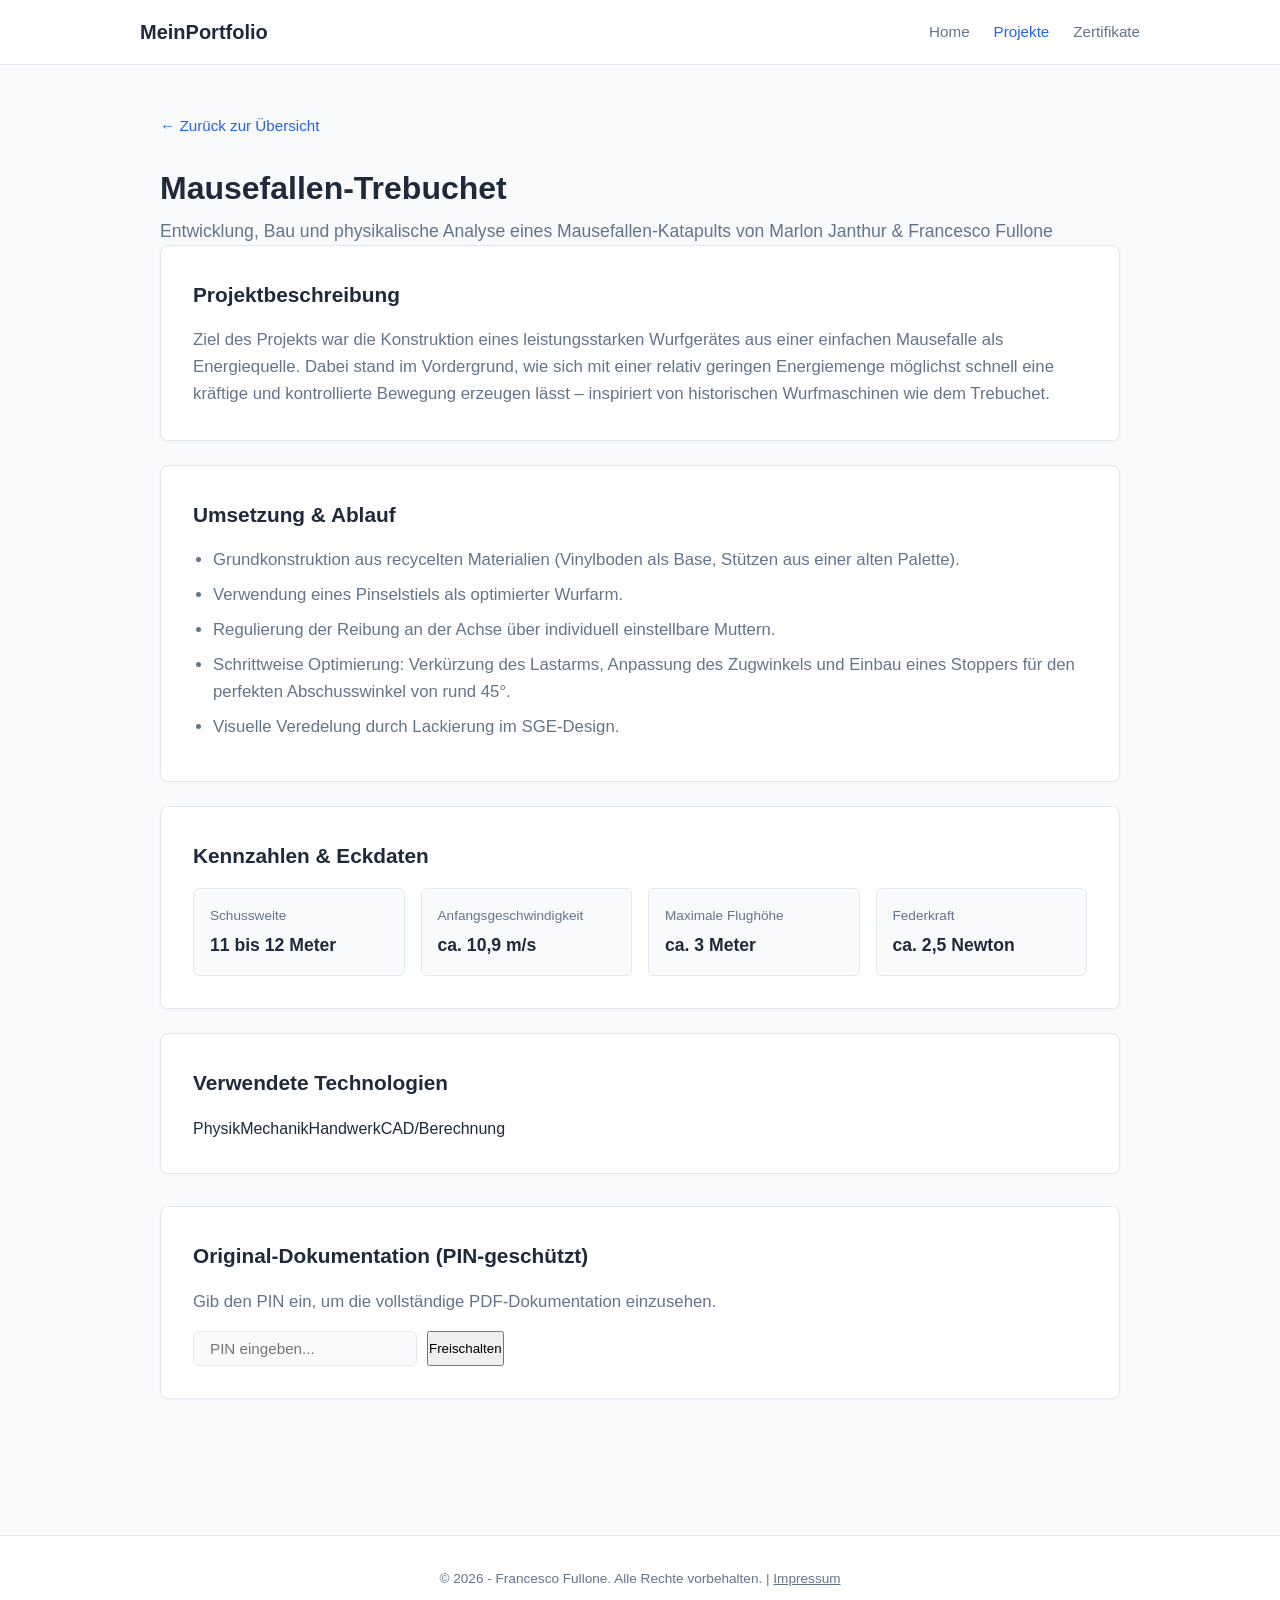
==== projekt-detail.html @ e6d20d78 "Refactor checkProjectPin function and button call" ====
<!DOCTYPE html>
<html lang="de">
<head>
    <meta charset="UTF-8">
    <meta name="viewport" content="width=device-width, initial-scale=1.0">
    <title>Projektdetails</title>
    <link rel="stylesheet" href="css/style.css">
</head>
<body>

    <div id="header-plugin"></div>

    <main class="container" id="detail-content">
        <!-- Wird automatisch per JavaScript befüllt -->
    </main>

    <div id="footer-plugin"></div>

    <script src="js/main.js"></script>
    <script>
    // Projektdatenbank emulieren
    const alleDetails = {
        1: {
            titel: "Mausefallen-Trebuchet",
            untertitel: "Entwicklung, Bau und physikalische Analyse eines Mausefallen-Katapults von Marlon Janthur & Francesco Fullone",
            beschreibung: "Ziel des Projekts war die Konstruktion eines leistungsstarken Wurfgerätes aus einer einfachen Mausefalle als Energiequelle. Dabei stand im Vordergrund, wie sich mit einer relativ geringen Energiemenge möglichst schnell eine kräftige und kontrollierte Bewegung erzeugen lässt – inspiriert von historischen Wurfmaschinen wie dem Trebuchet.",
            bauvorgang: [
                "Grundkonstruktion aus recycelten Materialien (Vinylboden als Base, Stützen aus einer alten Palette).",
                "Verwendung eines Pinselstiels als optimierter Wurfarm.",
                "Regulierung der Reibung an der Achse über individuell einstellbare Muttern.",
                "Schrittweise Optimierung: Verkürzung des Lastarms, Anpassung des Zugwinkels und Einbau eines Stoppers für den perfekten Abschusswinkel von rund 45°.",
                "Visuelle Veredelung durch Lackierung im SGE-Design."
            ],
            technologien: ["Physik", "Mechanik", "Handwerk", "CAD/Berechnung"],
            kennzahlen: {
                "Schussweite": "11 bis 12 Meter",
                "Anfangsgeschwindigkeit": "ca. 10,9 m/s",
                "Maximale Flughöhe": "ca. 3 Meter",
                "Federkraft": "ca. 2,5 Newton"
            },
            pdf_datei: "documents/katapult-dokumentation.pdf"
        },
        2: {
            titel: "Bewerbungs-Portfolio (Diese Website)",
            untertitel: "Modulare Webanwendung zur professionellen Selbstpräsentation",
            beschreibung: "Dieses Portfolio wurde von Grund auf selbst entwickelt, um technisches Know-how in der Webentwicklung direkt praktisch unter Beweis zu stellen. Es verzichtet bewusst auf schwere Frameworks, um sauberes, performantes Handwerk zu zeigen.",
            bauvorgang: [
                "Entwurf eines sauberen, seriositätsorientierten UI/UX-Designs mit CSS-Variablen.",
                "Umsetzung einer modularen Architektur via JavaScript-Komponenten.",
                "Dynamische Projektübergabe mittels URL-Parametern zur leichten Skalierbarkeit.",
                "Vollständig responsive Gestaltung für Desktop und mobile Endgeräte."
            ],
            technologien: ["HTML5", "CSS3", "JavaScript", "Modular Design"],
            kennzahlen: {
                "Architektur": "Modular (JS Fetch/Inject)",
                "Design": "Custom CSS / Clean Business",
                "Status": "Produktiv & erweiterbar"
            },
            pdf_datei: ""
        }
    };

    const urlParams = new URLSearchParams(window.location.search);
    const projektId = parseInt(urlParams.get('id')) || 1;
    const p = alleDetails[projektId];

    const container = document.getElementById('detail-content');

    if (!p) {
        container.innerHTML = `<h2>Projekt nicht gefunden.</h2><p><a href="projekte.html">Zurück zur Übersicht</a></p>`;
    } else {
        let bauvorgangHtml = p.bauvorgang.map(schritt => `<li>${schritt}</li>`).join('');
        
        let kennzahlenHtml = '';
        if (Object.keys(p.kennzahlen).length > 0) {
            let cards = '';
            for (let [label, wert] of Object.entries(p.kennzahlen)) {
                cards += `<div class="spec-card"><span class="spec-label">${label}</span><span class="spec-value">${wert}</span></div>`;
            }
            kennzahlenHtml = `<div class="detail-section"><h2>Kennzahlen & Eckdaten</h2><div class="specs-grid">${cards}</div></div>`;
        }

        let techHtml = p.technologien.map(tech => `<span class="tag">${tech}</span>`).join('');

        let pdfHtml = '';
        if (p.pdf_datei) {
            const hasAccess = sessionStorage.getItem('access_project_' + projektId) === 'true';
            pdfHtml = `
                <div class="detail-section pin-section">
                    <h2>Original-Dokumentation (PIN-geschützt)</h2>
                    <p>Gib den PIN ein, um die vollständige PDF-Dokumentation einzusehen.</p>
                    ${!hasAccess ? `
                        <div class="pin-form">
                            <input type="password" id="user_pin" placeholder="PIN eingeben..." class="pin-input">
                            <button onclick="checkProjectPin()" class="btn-card">Freischalten</button>
                        </div>
                        <p id="error-msg" class="error-msg" style="display:none;"></p>
                    ` : `
                        <div class="success-box" style="margin-top: 1rem;">
                            <p style="color: #10b981; font-weight: 600; margin-bottom: 1rem;">✔ Zugriff erfolgreich!</p>
                            <a href="\${p.pdf_datei}" target="_blank" class="btn">Vollständige PDF-Dokumentation öffnen</a>
                        </div>
                    `}
                </div>`;
        }

        container.innerHTML = `
            <a href="projekte.html" class="back-link">&larr; Zurück zur Übersicht</a>
            <div class="page-header" style="margin-top: 1.5rem;">
                <h1>${p.titel}</h1>
                <p class="subtitle">${p.untertitel}</p>
            </div>
            <div class="detail-section">
                <h2>Projektbeschreibung</h2>
                <p>${p.beschreibung}</p>
            </div>
            <div class="detail-section">
                <h2>Umsetzung & Ablauf</h2>
                <ul class="detail-list">${bauvorgangHtml}</ul>
            </div>
            ${kennzahlenHtml}
            <div class="detail-section">
                <h2>Verwendete Technologien</h2>
                <div class="tech-tags">${techHtml}</div>
            </div>
            ${pdfHtml}
        `;
    }

    function checkProjectPin() {
        const currentParams = new URLSearchParams(window.location.search);
        const currentId = parseInt(currentParams.get('id')) || 1;
        const pin = document.getElementById('user_pin').value;
        
        if (pin === "2026") {
            sessionStorage.setItem('access_project_' + currentId, 'true');
            window.location.reload();
        } else {
            const errMsg = document.getElementById('error-msg');
            errMsg.innerText = "Falscher PIN.";
            errMsg.style.display = "block";
        }
    }
</script>
---- css/style.css ----
/* Grundlegendes Styling & Variablen */
:root {
    --bg-color: #f8fafc;
    --card-bg: #ffffff;
    --text-main: #1e293b;
    --text-muted: #64748b;
    --accent: #2563eb;
    --accent-hover: #1d4ed8;
    --border-color: #e2e8f0;
}

* {
    margin: 0;
    padding: 0;
    box-sizing: border-box;
}

body {
    font-family: -apple-system, BlinkMacSystemFont, "Segoe UI", Roboto, Helvetica, Arial, sans-serif;
    line-height: 1.6;
    color: var(--text-main);
    background-color: var(--bg-color);
}

/* Navigation */
header {
    background: rgba(255, 255, 255, 0.9);
    backdrop-filter: blur(8px);
    border-bottom: 1px solid var(--border-color);
    position: sticky;
    top: 0;
    z-index: 100;
    padding: 1rem 2rem;
}

nav {
    display: flex;
    justify-content: space-between;
    align-items: center;
    max-width: 1000px;
    margin: 0 auto;
}

.logo a {
    color: var(--text-main);
    text-decoration: none;
    font-size: 1.25rem;
    font-weight: 600;
}

.logo a span {
    color: var(--accent);
}

.nav-links {
    list-style: none;
    display: flex;
    gap: 24px;
}

.nav-links a {
    color: var(--text-muted);
    text-decoration: none;
    font-weight: 500;
    font-size: 0.95rem;
    transition: color 0.2s ease;
}

.nav-links a:hover,
.nav-links a.active {
    color: var(--accent);
}

/* Main Container */
.container {
    max-width: 1000px;
    margin: 0 auto;
    padding: 3rem 20px;
    min-height: 75vh;
}

/* Hero Section */
.hero {
    text-align: left;
    padding: 4rem 0;
    margin-bottom: 2rem;
}

.hero h1 {
    font-size: 2.75rem;
    margin-bottom: 1rem;
    font-weight: 700;
    color: var(--text-main);
    letter-spacing: -0.5px;
}

.hero h1 span {
    color: var(--accent);
}

.hero p {
    font-size: 1.2rem;
    color: var(--text-muted);
    max-width: 650px;
    margin-bottom: 2rem;
}

/* Buttons */
.btn {
    display: inline-block;
    background: var(--accent);
    color: #ffffff;
    padding: 0.75rem 1.75rem;
    border-radius: 6px;
    text-decoration: none;
    font-weight: 500;
    font-size: 0.95rem;
    transition: background 0.2s ease, transform 0.1s ease;
}

.btn:hover {
    background: var(--accent-hover);
    transform: translateY(-1px);
}

/* About Section */
.about {
    background: var(--card-bg);
    padding: 2.5rem;
    border-radius: 8px;
    border: 1px solid var(--border-color);
    box-shadow: 0 1px 3px rgba(0, 0, 0, 0.05);
}

.about h2 {
    font-size: 1.5rem;
    margin-bottom: 1rem;
    color: var(--text-main);
    font-weight: 600;
}

.about p {
    color: var(--text-muted);
    font-size: 1.05rem;
}

/* Footer */
footer {
    text-align: center;
    padding: 2rem;
    background: var(--card-bg);
    border-top: 1px solid var(--border-color);
    color: var(--text-muted);
    font-size: 0.85rem;
    margin-top: 4rem;
}
/* Detailseiten Styling */
.detail-container {
    max-width: 800px;
    margin: 0 auto;
}

.back-link {
    color: var(--accent);
    text-decoration: none;
    font-weight: 500;
    font-size: 0.95rem;
    display: inline-block;
    transition: transform 0.2s ease;
}

.back-link:hover {
    transform: translateX(-3px);
}

.subtitle {
    font-size: 1.1rem;
    color: var(--text-muted);
    margin-top: 0.2rem;
}

.detail-section {
    background: var(--card-bg);
    border: 1px solid var(--border-color);
    border-radius: 8px;
    padding: 2rem;
    margin-bottom: 1.5rem;
    box-shadow: 0 1px 3px rgba(0, 0, 0, 0.04);
}

.detail-section h2 {
    font-size: 1.3rem;
    margin-bottom: 1rem;
    color: var(--text-main);
    font-weight: 600;
}

.detail-section p {
    color: var(--text-muted);
    font-size: 1.05rem;
}

.detail-list {
    list-style-type: disc;
    padding-left: 20px;
    color: var(--text-muted);
}

.detail-list li {
    margin-bottom: 0.5rem;
    font-size: 1.05rem;
}

/* Kennzahlen Grid */
.specs-grid {
    display: grid;
    grid-template-columns: repeat(auto-fit, minmax(200px, 1fr));
    gap: 16px;
}

.spec-card {
    background: var(--bg-color);
    border: 1px solid var(--border-color);
    padding: 1rem;
    border-radius: 6px;
}

.spec-label {
    display: block;
    font-size: 0.85rem;
    color: var(--text-muted);
    margin-bottom: 0.3rem;
}

.spec-value {
    display: block;
    font-size: 1.1rem;
    font-weight: 600;
    color: var(--text-main);
}
/* Zertifikate Styling */
.certs-container {
    max-width: 800px;
    margin: 0 auto;
}

.cert-card {
    background: var(--card-bg);
    border: 1px solid var(--border-color);
    border-radius: 8px;
    padding: 2.5rem;
    box-shadow: 0 1px 3px rgba(0, 0, 0, 0.04);
    margin-bottom: 2rem;
}

.cert-card h2 {
    font-size: 1.4rem;
    color: var(--text-main);
    margin-bottom: 0.3rem;
    font-weight: 600;
}

.cert-issuer {
    color: var(--text-muted);
    font-size: 0.95rem;
    margin-bottom: 1.5rem;
}

.cert-desc {
    color: var(--text-main);
    font-size: 1.05rem;
    margin-bottom: 1.5rem;
}

.cert-content-box {
    background: var(--bg-color);
    border: 1px solid var(--border-color);
    border-radius: 6px;
    padding: 1.5rem;
    margin-bottom: 1.5rem;
}

.cert-content-box h4 {
    font-size: 0.95rem;
    color: var(--text-main);
    margin-bottom: 0.75rem;
    font-weight: 600;
}

.cert-list {
    list-style-type: disc;
    padding-left: 20px;
    color: var(--text-muted);
}

.cert-list li {
    margin-bottom: 0.4rem;
    font-size: 0.95rem;
}

.cert-signatures {
    font-size: 0.85rem;
    color: var(--text-muted);
    border-top: 1px solid var(--border-color);
    padding-top: 1rem;
}
/* PIN-Schutz Styling */
.pin-section {
    margin-top: 2rem;
}

.pin-form {
    display: flex;
    gap: 10px;
    margin-top: 1rem;
}

.pin-input {
    padding: 0.5rem 1rem;
    border: 1px solid var(--border-color);
    border-radius: 6px;
    background: var(--bg-color);
    color: var(--text-main);
    font-size: 0.95rem;
    outline: none;
}

.pin-input:focus {
    border-color: var(--accent);
}

.error-msg {
    color: #ef4444;
    font-size: 0.85rem;
    margin-top: 0.5rem;
}
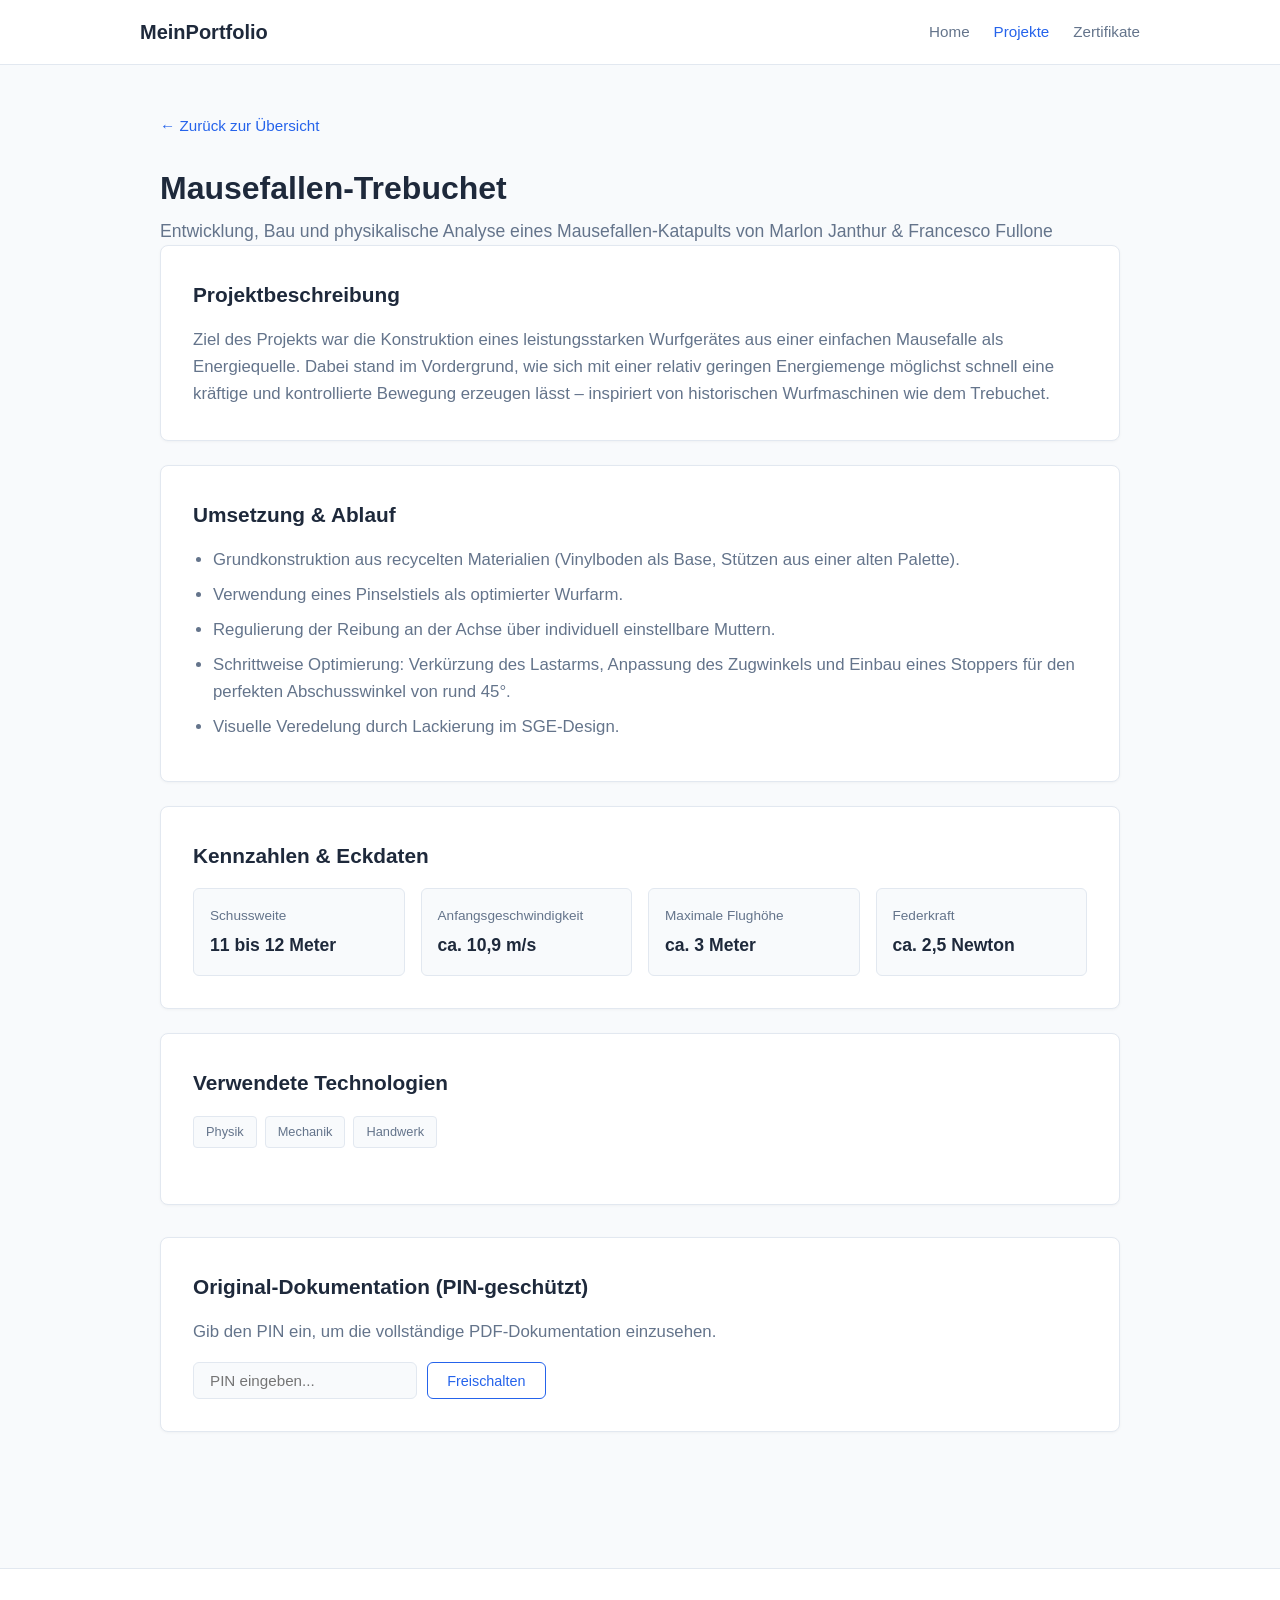
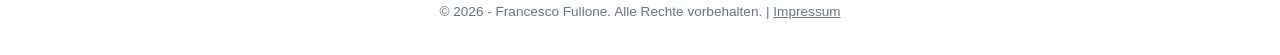
==== commit 230d3611: "Update projekt-detail.html" ====
--- a/projekt-detail.html
+++ b/projekt-detail.html
@@ -31,7 +31,7 @@
                 "Schrittweise Optimierung: Verkürzung des Lastarms, Anpassung des Zugwinkels und Einbau eines Stoppers für den perfekten Abschusswinkel von rund 45°.",
                 "Visuelle Veredelung durch Lackierung im SGE-Design."
             ],
-            technologien: ["Physik", "Mechanik", "Handwerk", "CAD/Berechnung"],
+            technologien: ["Physik", "Mechanik", "Handwerk"],
             kennzahlen: {
                 "Schussweite": "11 bis 12 Meter",
                 "Anfangsgeschwindigkeit": "ca. 10,9 m/s",
@@ -42,15 +42,15 @@
         },
         2: {
             titel: "Bewerbungs-Portfolio (Diese Website)",
-            untertitel: "Modulare Webanwendung zur professionellen Selbstpräsentation",
-            beschreibung: "Dieses Portfolio wurde von Grund auf selbst entwickelt, um technisches Know-how in der Webentwicklung direkt praktisch unter Beweis zu stellen. Es verzichtet bewusst auf schwere Frameworks, um sauberes, performantes Handwerk zu zeigen.",
+            untertitel: "Webanwendung, die als langfristig nützliches Projekt dient, um theoretische Themen aus dem Informatikunterricht mithilfe von Praxis zu lernen",
+            beschreibung: "Dieses Portfolio wurde von Grund auf selbst entwickelt mit KI-Unterstützung, um Gelerntes aus dem Informatikunterricht praktisch umzusetzen.",
             bauvorgang: [
                 "Entwurf eines sauberen, seriositätsorientierten UI/UX-Designs mit CSS-Variablen.",
                 "Umsetzung einer modularen Architektur via JavaScript-Komponenten.",
                 "Dynamische Projektübergabe mittels URL-Parametern zur leichten Skalierbarkeit.",
                 "Vollständig responsive Gestaltung für Desktop und mobile Endgeräte."
             ],
-            technologien: ["HTML5", "CSS3", "JavaScript", "Modular Design"],
+            technologien: ["HTML5", "CSS3", "JavaScript"],
             kennzahlen: {
                 "Architektur": "Modular (JS Fetch/Inject)",
                 "Design": "Custom CSS / Clean Business",
@@ -67,41 +67,44 @@
     const container = document.getElementById('detail-content');
 
     if (!p) {
-        container.innerHTML = `<h2>Projekt nicht gefunden.</h2><p><a href="projekte.html">Zurück zur Übersicht</a></p>`;
+        container.innerHTML = '<h2>Projekt nicht gefunden.</h2><p><a href="projekte.html">Zurück zur Übersicht</a></p>';
     } else {
-        let bauvorgangHtml = p.bauvorgang.map(schritt => `<li>${schritt}</li>`).join('');
+        let bauvorgangHtml = p.bauvorgang.map(schritt => '<li>' + schritt + '</li>').join('');
         
         let kennzahlenHtml = '';
         if (Object.keys(p.kennzahlen).length > 0) {
             let cards = '';
             for (let [label, wert] of Object.entries(p.kennzahlen)) {
-                cards += `<div class="spec-card"><span class="spec-label">${label}</span><span class="spec-value">${wert}</span></div>`;
+                cards += '<div class="spec-card"><span class="spec-label">' + label + '</span><span class="spec-value">' + wert + '</span></div>';
             }
-            kennzahlenHtml = `<div class="detail-section"><h2>Kennzahlen & Eckdaten</h2><div class="specs-grid">${cards}</div></div>`;
+            kennzahlenHtml = '<div class="detail-section"><h2>Kennzahlen & Eckdaten</h2><div class="specs-grid">' + cards + '</div></div>';
         }
 
-        let techHtml = p.technologien.map(tech => `<span class="tag">${tech}</span>`).join('');
+        let techHtml = p.technologien.map(tech => '<span class="tag">' + tech + '</span>').join('');
 
         let pdfHtml = '';
         if (p.pdf_datei) {
             const hasAccess = sessionStorage.getItem('access_project_' + projektId) === 'true';
-            pdfHtml = `
-                <div class="detail-section pin-section">
-                    <h2>Original-Dokumentation (PIN-geschützt)</h2>
-                    <p>Gib den PIN ein, um die vollständige PDF-Dokumentation einzusehen.</p>
-                    ${!hasAccess ? `
-                        <div class="pin-form">
-                            <input type="password" id="user_pin" placeholder="PIN eingeben..." class="pin-input">
-                            <button onclick="checkProjectPin()" class="btn-card">Freischalten</button>
-                        </div>
-                        <p id="error-msg" class="error-msg" style="display:none;"></p>
-                    ` : `
-                        <div class="success-box" style="margin-top: 1rem;">
-                            <p style="color: #10b981; font-weight: 600; margin-bottom: 1rem;">✔ Zugriff erfolgreich!</p>
-                            <a href="\${p.pdf_datei}" target="_blank" class="btn">Vollständige PDF-Dokumentation öffnen</a>
-                        </div>
-                    `}
-                </div>`;
+            
+            if (!hasAccess) {
+                pdfHtml = '<div class="detail-section pin-section">' +
+                            '<h2>Original-Dokumentation (PIN-geschützt)</h2>' +
+                            '<p>Gib den PIN ein, um die vollständige PDF-Dokumentation einzusehen.</p>' +
+                            '<div class="pin-form">' +
+                                '<input type="password" id="user_pin" placeholder="PIN eingeben..." class="pin-input">' +
+                                '<button onclick="checkProjectPin()" class="btn-card">Freischalten</button>' +
+                            '</div>' +
+                            '<p id="error-msg" class="error-msg" style="display:none;"></p>' +
+                          '</div>';
+            } else {
+                pdfHtml = '<div class="detail-section pin-section">' +
+                            '<h2>Original-Dokumentation (PIN-geschützt)</h2>' +
+                            '<div class="success-box" style="margin-top: 1rem;">' +
+                                '<p style="color: #10b981; font-weight: 600; margin-bottom: 1rem;">✔ Zugriff erfolgreich!</p>' +
+                                '<a href="' + p.pdf_datei + '" target="_blank" class="btn">Vollständige PDF-Dokumentation öffnen</a>' +
+                            '</div>' +
+                          '</div>';
+            }
         }
 
         container.innerHTML = `
--- a/css/style.css
+++ b/css/style.css
@@ -334,3 +334,84 @@
     font-size: 0.85rem;
     margin-top: 0.5rem;
 }
+/* ==========================================================================
+   PROJEKT-GRID & KARTEN-STYLING (Für die projekte.html)
+   ========================================================================== */
+
+/* Raster-Layout: Ordnet die Karten auf großen Bildschirmen nebeneinander an */
+.projects-grid {
+    display: grid;
+    grid-template-columns: repeat(auto-fit, minmax(300px, 1fr));
+    gap: 24px;
+    margin-top: 2rem;
+}
+
+/* Einzelne Projektkarte: Weißer Hintergrund, Schatten und abgerundete Ecken */
+.project-card {
+    background: var(--card-bg);
+    border: 1px solid var(--border-color);
+    border-radius: 8px;
+    padding: 2rem;
+    box-shadow: 0 1px 3px rgba(0, 0, 0, 0.04);
+    display: flex;
+    flex-direction: column;
+    justify-content: space-between;
+    transition: transform 0.2s ease, box-shadow 0.2s ease;
+}
+
+/* Subtiler Schwebe-Effekt, wenn man mit der Maus über die Karte fährt */
+.project-card:hover {
+    transform: translateY(-2px);
+    box-shadow: 0 4px 12px rgba(0, 0, 0, 0.08);
+}
+
+.project-card h3 {
+    font-size: 1.3rem;
+    color: var(--text-main);
+    margin-bottom: 0.5rem;
+    font-weight: 600;
+}
+
+.project-card p {
+    color: var(--text-muted);
+    font-size: 0.95rem;
+    margin-bottom: 1.5rem;
+    flex-grow: 1; /* Drückt die Tags und den Button nach unten */
+}
+
+/* Technologietags & Buttons innerhalb der Karte */
+.tech-tags {
+    display: flex;
+    flex-wrap: wrap;
+    gap: 8px;
+    margin-bottom: 1.5rem;
+}
+
+.tag {
+    background: var(--bg-color);
+    color: var(--text-muted);
+    padding: 0.3rem 0.75rem;
+    border-radius: 4px;
+    font-size: 0.8rem;
+    font-weight: 500;
+    border: 1px solid var(--border-color);
+}
+
+.btn-card {
+    display: inline-block;
+    text-align: center;
+    background: transparent;
+    color: var(--accent);
+    border: 1px solid var(--accent);
+    padding: 0.6rem 1.2rem;
+    border-radius: 6px;
+    text-decoration: none;
+    font-weight: 500;
+    font-size: 0.9rem;
+    transition: background 0.2s ease, color 0.2s ease;
+}
+
+.btn-card:hover {
+    background: var(--accent);
+    color: #ffffff;
+}
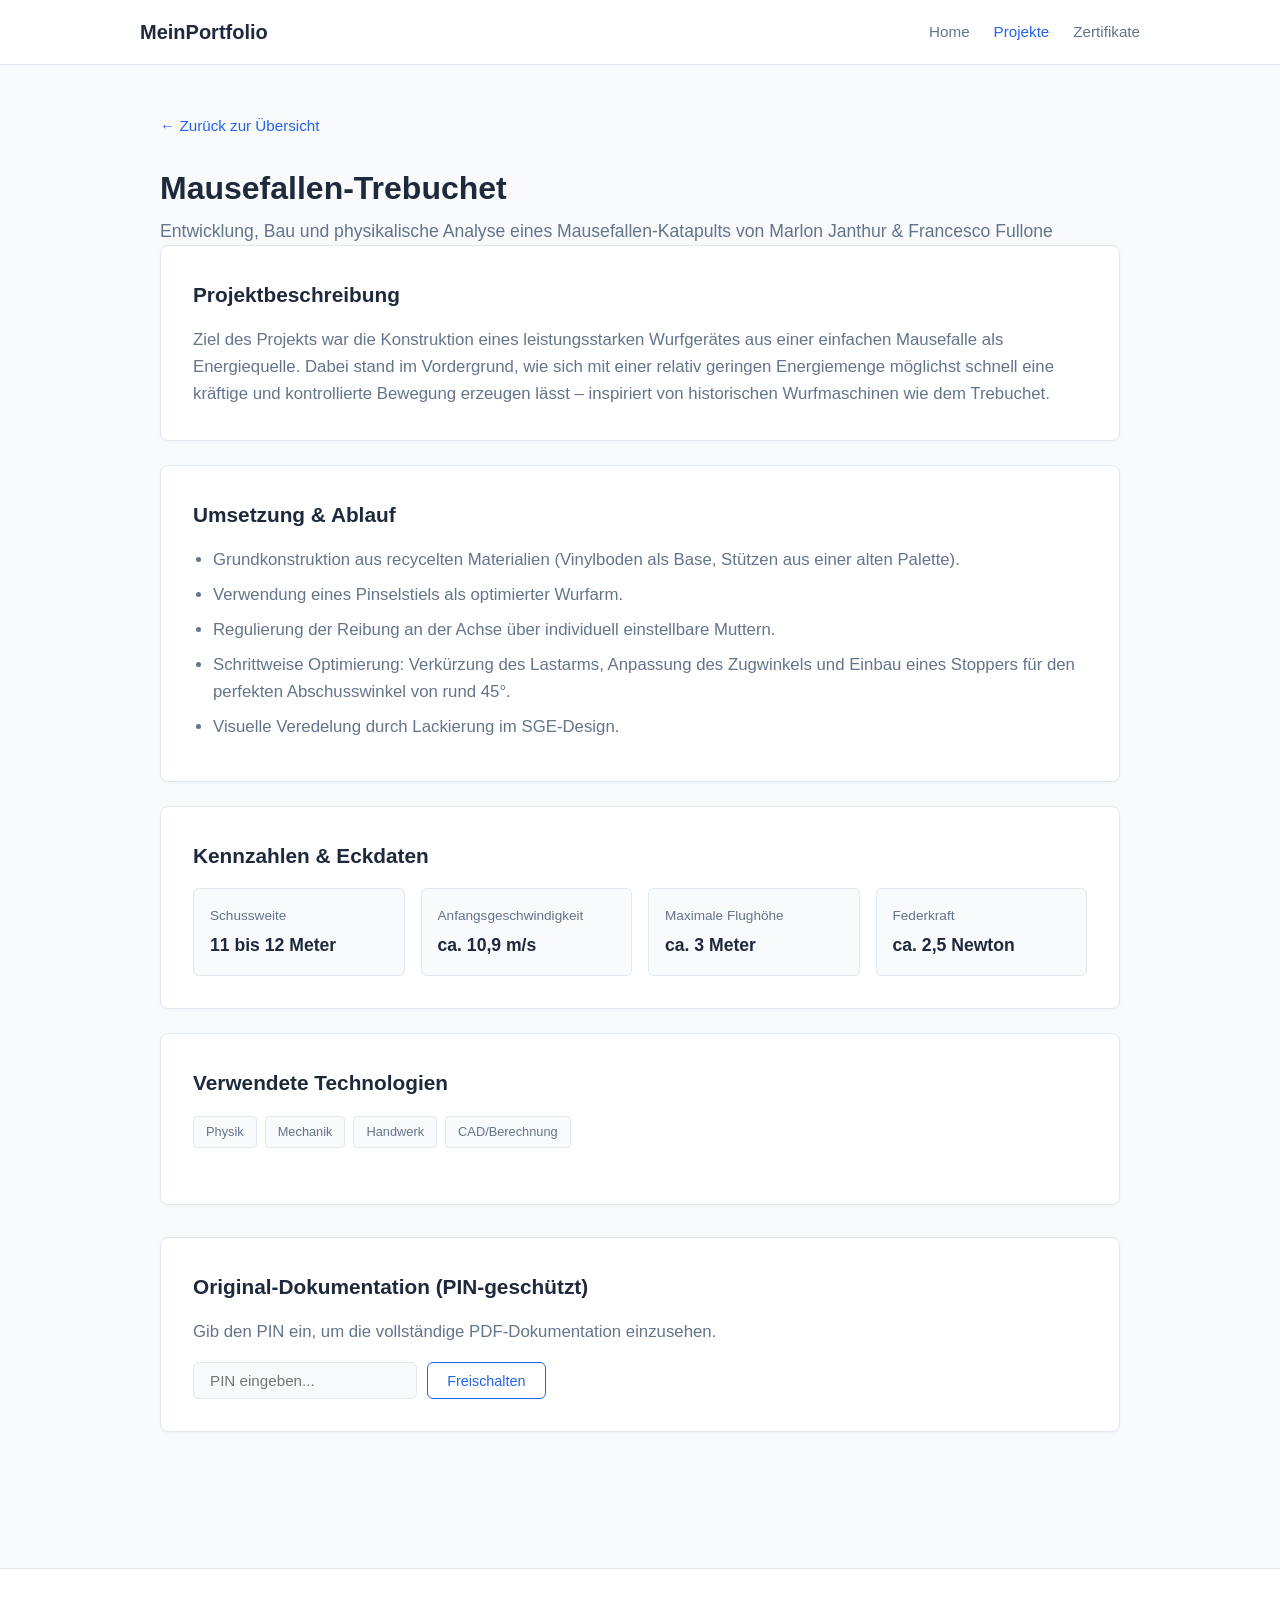
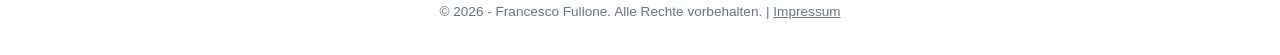
==== commit 5357e7c3: "Refactor project details script for clarity" ====
--- a/projekt-detail.html
+++ b/projekt-detail.html
@@ -18,130 +18,125 @@
 
     <script src="js/main.js"></script>
     <script>
-    // Projektdatenbank emulieren
-    const alleDetails = {
-        1: {
-            titel: "Mausefallen-Trebuchet",
-            untertitel: "Entwicklung, Bau und physikalische Analyse eines Mausefallen-Katapults von Marlon Janthur & Francesco Fullone",
-            beschreibung: "Ziel des Projekts war die Konstruktion eines leistungsstarken Wurfgerätes aus einer einfachen Mausefalle als Energiequelle. Dabei stand im Vordergrund, wie sich mit einer relativ geringen Energiemenge möglichst schnell eine kräftige und kontrollierte Bewegung erzeugen lässt – inspiriert von historischen Wurfmaschinen wie dem Trebuchet.",
-            bauvorgang: [
-                "Grundkonstruktion aus recycelten Materialien (Vinylboden als Base, Stützen aus einer alten Palette).",
-                "Verwendung eines Pinselstiels als optimierter Wurfarm.",
-                "Regulierung der Reibung an der Achse über individuell einstellbare Muttern.",
-                "Schrittweise Optimierung: Verkürzung des Lastarms, Anpassung des Zugwinkels und Einbau eines Stoppers für den perfekten Abschusswinkel von rund 45°.",
-                "Visuelle Veredelung durch Lackierung im SGE-Design."
-            ],
-            technologien: ["Physik", "Mechanik", "Handwerk"],
-            kennzahlen: {
-                "Schussweite": "11 bis 12 Meter",
-                "Anfangsgeschwindigkeit": "ca. 10,9 m/s",
-                "Maximale Flughöhe": "ca. 3 Meter",
-                "Federkraft": "ca. 2,5 Newton"
+        // Projektdatenbank emulieren
+        const alleDetails = {
+            1: {
+                titel: "Mausefallen-Trebuchet",
+                untertitel: "Entwicklung, Bau und physikalische Analyse eines Mausefallen-Katapults von Marlon Janthur & Francesco Fullone",
+                beschreibung: "Ziel des Projekts war die Konstruktion eines leistungsstarken Wurfgerätes aus einer einfachen Mausefalle als Energiequelle. Dabei stand im Vordergrund, wie sich mit einer relativ geringen Energiemenge möglichst schnell eine kräftige und kontrollierte Bewegung erzeugen lässt – inspiriert von historischen Wurfmaschinen wie dem Trebuchet.",
+                bauvorgang: [
+                    "Grundkonstruktion aus recycelten Materialien (Vinylboden als Base, Stützen aus einer alten Palette).",
+                    "Verwendung eines Pinselstiels als optimierter Wurfarm.",
+                    "Regulierung der Reibung an der Achse über individuell einstellbare Muttern.",
+                    "Schrittweise Optimierung: Verkürzung des Lastarms, Anpassung des Zugwinkels und Einbau eines Stoppers für den perfekten Abschusswinkel von rund 45°.",
+                    "Visuelle Veredelung durch Lackierung im SGE-Design."
+                ],
+                technologien: ["Physik", "Mechanik", "Handwerk", "CAD/Berechnung"],
+                kennzahlen: {
+                    "Schussweite": "11 bis 12 Meter",
+                    "Anfangsgeschwindigkeit": "ca. 10,9 m/s",
+                    "Maximale Flughöhe": "ca. 3 Meter",
+                    "Federkraft": "ca. 2,5 Newton"
+                },
+                pdf_datei: "documents/katapult-dokumentation.pdf"
             },
-            pdf_datei: "documents/katapult-dokumentation.pdf"
-        },
-        2: {
-            titel: "Bewerbungs-Portfolio (Diese Website)",
-            untertitel: "Webanwendung, die als langfristig nützliches Projekt dient, um theoretische Themen aus dem Informatikunterricht mithilfe von Praxis zu lernen",
-            beschreibung: "Dieses Portfolio wurde von Grund auf selbst entwickelt mit KI-Unterstützung, um Gelerntes aus dem Informatikunterricht praktisch umzusetzen.",
-            bauvorgang: [
-                "Entwurf eines sauberen, seriositätsorientierten UI/UX-Designs mit CSS-Variablen.",
-                "Umsetzung einer modularen Architektur via JavaScript-Komponenten.",
-                "Dynamische Projektübergabe mittels URL-Parametern zur leichten Skalierbarkeit.",
-                "Vollständig responsive Gestaltung für Desktop und mobile Endgeräte."
-            ],
-            technologien: ["HTML5", "CSS3", "JavaScript"],
-            kennzahlen: {
-                "Architektur": "Modular (JS Fetch/Inject)",
-                "Design": "Custom CSS / Clean Business",
-                "Status": "Produktiv & erweiterbar"
-            },
-            pdf_datei: ""
-        }
-    };
+            2: {
+                titel: "Bewerbungs-Portfolio (Diese Website)",
+                untertitel: "Webanwendung, die als langfristig nützliches Projekt dient, um theoretische Themen aus dem Informatikunterricht mithilfe von Praxis zu lernen",
+                beschreibung: "Dieses Portfolio wurde mit KI-Unterstützung entwickelt, um Gelerntes aus dem Informatikunterricht praktisch umzusetzen.",
+                bauvorgang: [], // Leer, da für Projekt 2 kein Ablauf gewünscht ist
+                kennzahlen: {}, // Leer, da für Projekt 2 keine Eckdaten gewünscht sind
+                pdf_datei: ""
+            }
+        };
 
-    const urlParams = new URLSearchParams(window.location.search);
-    const projektId = parseInt(urlParams.get('id')) || 1;
-    const p = alleDetails[projektId];
+        const urlParams = new URLSearchParams(window.location.search);
+        const projektId = parseInt(urlParams.get('id')) || 1;
+        const p = alleDetails[projektId];
 
-    const container = document.getElementById('detail-content');
+        const container = document.getElementById('detail-content');
 
-    if (!p) {
-        container.innerHTML = '<h2>Projekt nicht gefunden.</h2><p><a href="projekte.html">Zurück zur Übersicht</a></p>';
-    } else {
-        let bauvorgangHtml = p.bauvorgang.map(schritt => '<li>' + schritt + '</li>').join('');
-        
-        let kennzahlenHtml = '';
-        if (Object.keys(p.kennzahlen).length > 0) {
-            let cards = '';
-            for (let [label, wert] of Object.entries(p.kennzahlen)) {
-                cards += '<div class="spec-card"><span class="spec-label">' + label + '</span><span class="spec-value">' + wert + '</span></div>';
+        if (!p) {
+            container.innerHTML = '<h2>Projekt nicht gefunden.</h2><p><a href="projekte.html">Zurück zur Übersicht</a></p>';
+        } else {
+            // Ablauf-Sektion nur generieren, wenn Daten vorhanden sind
+            let bauvorgangHtml = '';
+            if (p.bauvorgang && p.bauvorgang.length > 0) {
+                let schritte = p.bauvorgang.map(schritt => '<li>' + schritt + '</li>').join('');
+                bauvorgangHtml = '<div class="detail-section"><h2>Umsetzung & Ablauf</h2><ul class="detail-list">' + schritte + '</ul></div>';
             }
-            kennzahlenHtml = '<div class="detail-section"><h2>Kennzahlen & Eckdaten</h2><div class="specs-grid">' + cards + '</div></div>';
+            
+            // Kennzahlen-Sektion nur generieren, wenn Daten vorhanden sind
+            let kennzahlenHtml = '';
+            if (p.kennzahlen && Object.keys(p.kennzahlen).length > 0) {
+                let cards = '';
+                for (let [label, wert] of Object.entries(p.kennzahlen)) {
+                    cards += '<div class="spec-card"><span class="spec-label">' + label + '</span><span class="spec-value">' + wert + '</span></div>';
+                }
+                kennzahlenHtml = '<div class="detail-section"><h2>Kennzahlen & Eckdaten</h2><div class="specs-grid">' + cards + '</div></div>';
+            }
+
+            let techHtml = p.technologien.map(tech => '<span class="tag">' + tech + '</span>').join('');
+
+            let pdfHtml = '';
+            if (p.pdf_datei) {
+                const hasAccess = sessionStorage.getItem('access_project_' + projektId) === 'true';
+                
+                if (!hasAccess) {
+                    pdfHtml = '<div class="detail-section pin-section">' +
+                                '<h2>Original-Dokumentation (PIN-geschützt)</h2>' +
+                                '<p>Gib den PIN ein, um die vollständige PDF-Dokumentation einzusehen.</p>' +
+                                '<div class="pin-form">' +
+                                    '<input type="password" id="user_pin" placeholder="PIN eingeben..." class="pin-input">' +
+                                    '<button onclick="checkProjectPin()" class="btn-card">Freischalten</button>' +
+                                '</div>' +
+                                '<p id="error-msg" class="error-msg" style="display:none;"></p>' +
+                              '</div>';
+                } else {
+                    pdfHtml = '<div class="detail-section pin-section">' +
+                                '<h2>Original-Dokumentation (PIN-geschützt)</h2>' +
+                                '<div class="success-box" style="margin-top: 1rem;">' +
+                                    '<p style="color: #10b981; font-weight: 600; margin-bottom: 1rem;">✔ Zugriff erfolgreich!</p>' +
+                                    '<a href="' + p.pdf_datei + '" target="_blank" class="btn">Vollständige PDF-Dokumentation öffnen</a>' +
+                                '</div>' +
+                              '</div>';
+                }
+            }
+
+            container.innerHTML = `
+                <a href="projekte.html" class="back-link">&larr; Zurück zur Übersicht</a>
+                <div class="page-header" style="margin-top: 1.5rem;">
+                    <h1>${p.titel}</h1>
+                    <p class="subtitle">${p.untertitel}</p>
+                </div>
+                <div class="detail-section">
+                    <h2>Projektbeschreibung</h2>
+                    <p>${p.beschreibung}</p>
+                </div>
+                ${bauvorgangHtml}
+                ${kennzahlenHtml}
+                <div class="detail-section">
+                    <h2>Verwendete Technologien</h2>
+                    <div class="tech-tags">${techHtml}</div>
+                </div>
+                ${pdfHtml}
+            `;
         }
 
-        let techHtml = p.technologien.map(tech => '<span class="tag">' + tech + '</span>').join('');
-
-        let pdfHtml = '';
-        if (p.pdf_datei) {
-            const hasAccess = sessionStorage.getItem('access_project_' + projektId) === 'true';
+        function checkProjectPin() {
+            const currentParams = new URLSearchParams(window.location.search);
+            const currentId = parseInt(currentParams.get('id')) || 1;
+            const pin = document.getElementById('user_pin').value;
             
-            if (!hasAccess) {
-                pdfHtml = '<div class="detail-section pin-section">' +
-                            '<h2>Original-Dokumentation (PIN-geschützt)</h2>' +
-                            '<p>Gib den PIN ein, um die vollständige PDF-Dokumentation einzusehen.</p>' +
-                            '<div class="pin-form">' +
-                                '<input type="password" id="user_pin" placeholder="PIN eingeben..." class="pin-input">' +
-                                '<button onclick="checkProjectPin()" class="btn-card">Freischalten</button>' +
-                            '</div>' +
-                            '<p id="error-msg" class="error-msg" style="display:none;"></p>' +
-                          '</div>';
+            if (pin === "2026") {
+                sessionStorage.setItem('access_project_' + currentId, 'true');
+                window.location.reload();
             } else {
-                pdfHtml = '<div class="detail-section pin-section">' +
-                            '<h2>Original-Dokumentation (PIN-geschützt)</h2>' +
-                            '<div class="success-box" style="margin-top: 1rem;">' +
-                                '<p style="color: #10b981; font-weight: 600; margin-bottom: 1rem;">✔ Zugriff erfolgreich!</p>' +
-                                '<a href="' + p.pdf_datei + '" target="_blank" class="btn">Vollständige PDF-Dokumentation öffnen</a>' +
-                            '</div>' +
-                          '</div>';
+                const errMsg = document.getElementById('error-msg');
+                errMsg.innerText = "Falscher PIN.";
+                errMsg.style.display = "block";
             }
         }
-
-        container.innerHTML = `
-            <a href="projekte.html" class="back-link">&larr; Zurück zur Übersicht</a>
-            <div class="page-header" style="margin-top: 1.5rem;">
-                <h1>${p.titel}</h1>
-                <p class="subtitle">${p.untertitel}</p>
-            </div>
-            <div class="detail-section">
-                <h2>Projektbeschreibung</h2>
-                <p>${p.beschreibung}</p>
-            </div>
-            <div class="detail-section">
-                <h2>Umsetzung & Ablauf</h2>
-                <ul class="detail-list">${bauvorgangHtml}</ul>
-            </div>
-            ${kennzahlenHtml}
-            <div class="detail-section">
-                <h2>Verwendete Technologien</h2>
-                <div class="tech-tags">${techHtml}</div>
-            </div>
-            ${pdfHtml}
-        `;
-    }
-
-    function checkProjectPin() {
-        const currentParams = new URLSearchParams(window.location.search);
-        const currentId = parseInt(currentParams.get('id')) || 1;
-        const pin = document.getElementById('user_pin').value;
-        
-        if (pin === "2026") {
-            sessionStorage.setItem('access_project_' + currentId, 'true');
-            window.location.reload();
-        } else {
-            const errMsg = document.getElementById('error-msg');
-            errMsg.innerText = "Falscher PIN.";
-            errMsg.style.display = "block";
-        }
-    }
-</script>
+    </script>
+</body>
+</html>
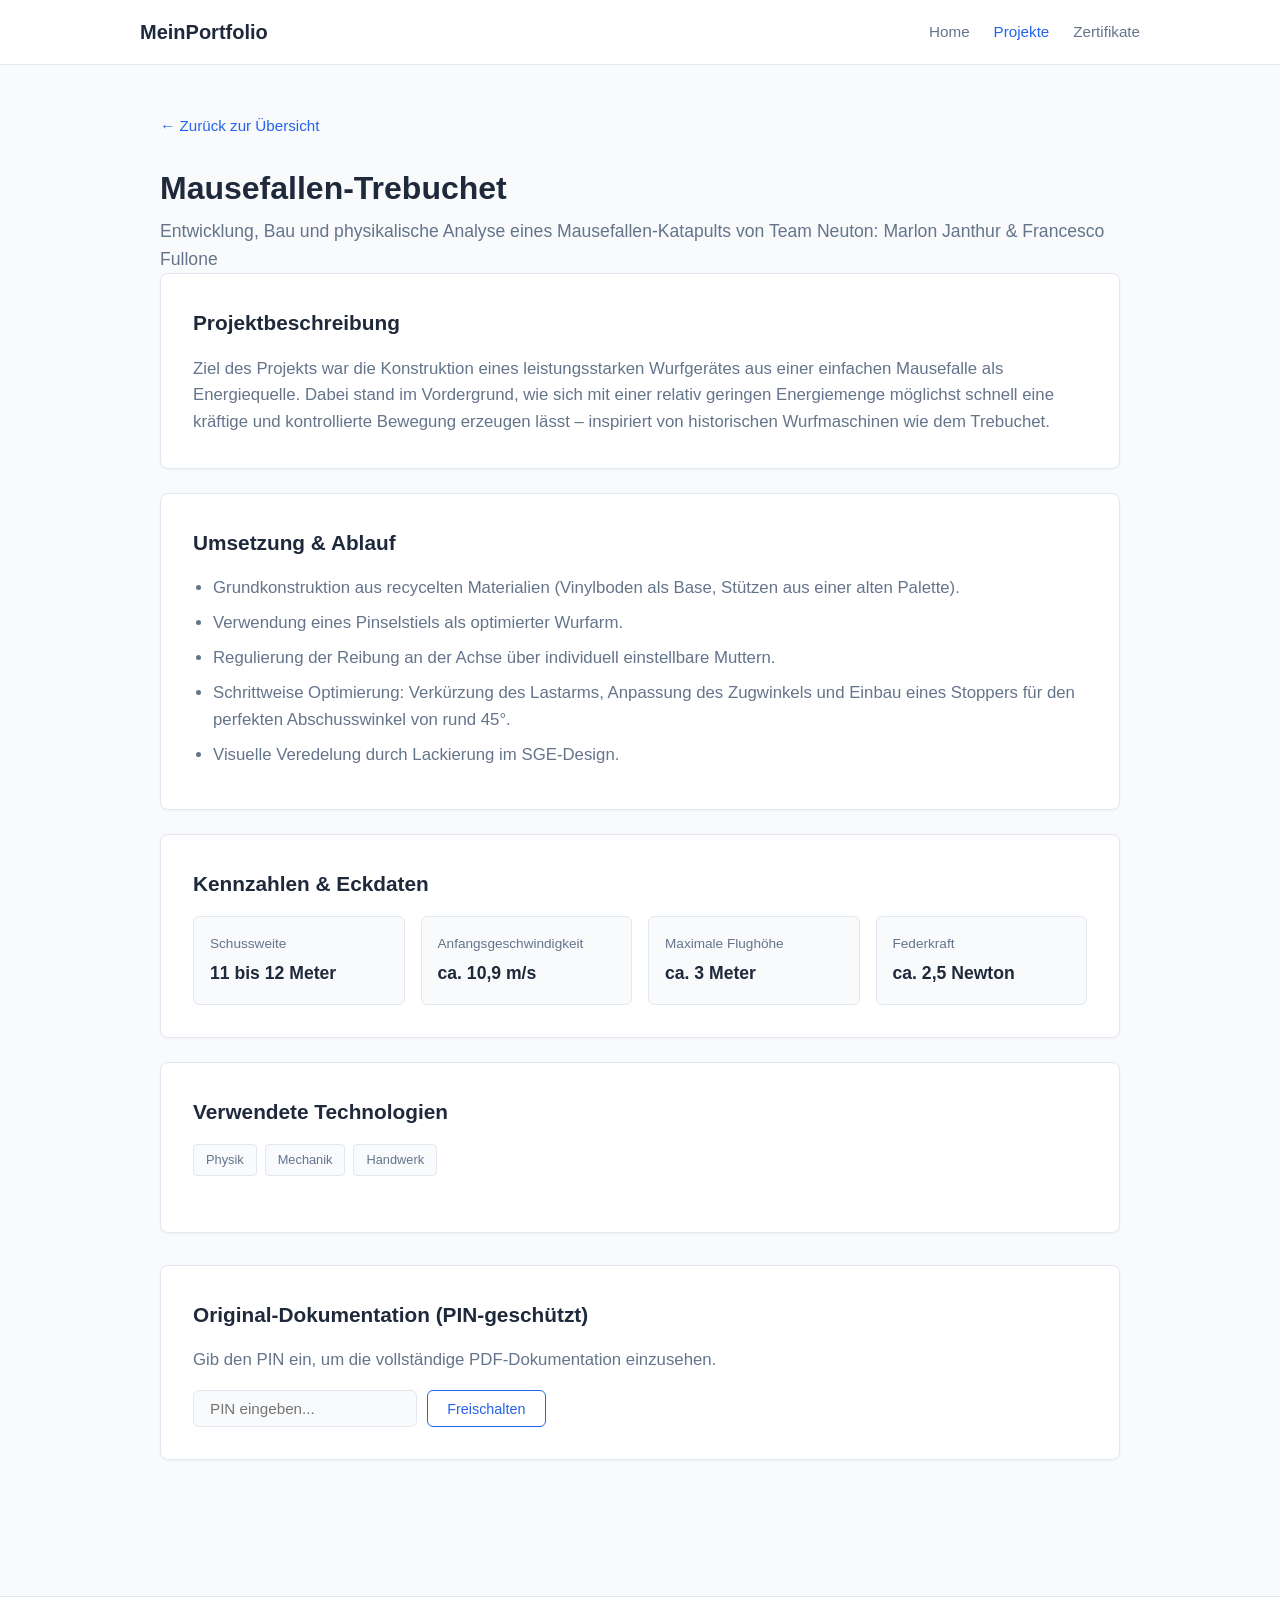
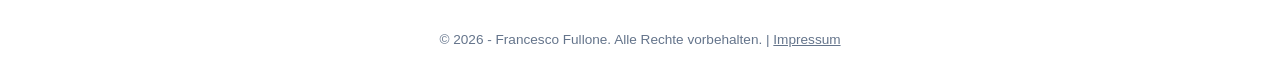
==== commit 71c7b2cc: "Update project details for Mausefallen-Trebuchet" ====
--- a/projekt-detail.html
+++ b/projekt-detail.html
@@ -22,7 +22,7 @@
         const alleDetails = {
             1: {
                 titel: "Mausefallen-Trebuchet",
-                untertitel: "Entwicklung, Bau und physikalische Analyse eines Mausefallen-Katapults von Marlon Janthur & Francesco Fullone",
+                untertitel: "Entwicklung, Bau und physikalische Analyse eines Mausefallen-Katapults von Team Neuton: Marlon Janthur & Francesco Fullone",
                 beschreibung: "Ziel des Projekts war die Konstruktion eines leistungsstarken Wurfgerätes aus einer einfachen Mausefalle als Energiequelle. Dabei stand im Vordergrund, wie sich mit einer relativ geringen Energiemenge möglichst schnell eine kräftige und kontrollierte Bewegung erzeugen lässt – inspiriert von historischen Wurfmaschinen wie dem Trebuchet.",
                 bauvorgang: [
                     "Grundkonstruktion aus recycelten Materialien (Vinylboden als Base, Stützen aus einer alten Palette).",
@@ -31,7 +31,7 @@
                     "Schrittweise Optimierung: Verkürzung des Lastarms, Anpassung des Zugwinkels und Einbau eines Stoppers für den perfekten Abschusswinkel von rund 45°.",
                     "Visuelle Veredelung durch Lackierung im SGE-Design."
                 ],
-                technologien: ["Physik", "Mechanik", "Handwerk", "CAD/Berechnung"],
+                technologien: ["Physik", "Mechanik", "Handwerk"],
                 kennzahlen: {
                     "Schussweite": "11 bis 12 Meter",
                     "Anfangsgeschwindigkeit": "ca. 10,9 m/s",
@@ -44,8 +44,8 @@
                 titel: "Bewerbungs-Portfolio (Diese Website)",
                 untertitel: "Webanwendung, die als langfristig nützliches Projekt dient, um theoretische Themen aus dem Informatikunterricht mithilfe von Praxis zu lernen",
                 beschreibung: "Dieses Portfolio wurde mit KI-Unterstützung entwickelt, um Gelerntes aus dem Informatikunterricht praktisch umzusetzen.",
-                bauvorgang: [], // Leer, da für Projekt 2 kein Ablauf gewünscht ist
-                kennzahlen: {}, // Leer, da für Projekt 2 keine Eckdaten gewünscht sind
+                bauvorgang: [], 
+                kennzahlen: {}, 
                 pdf_datei: ""
             }
         };
